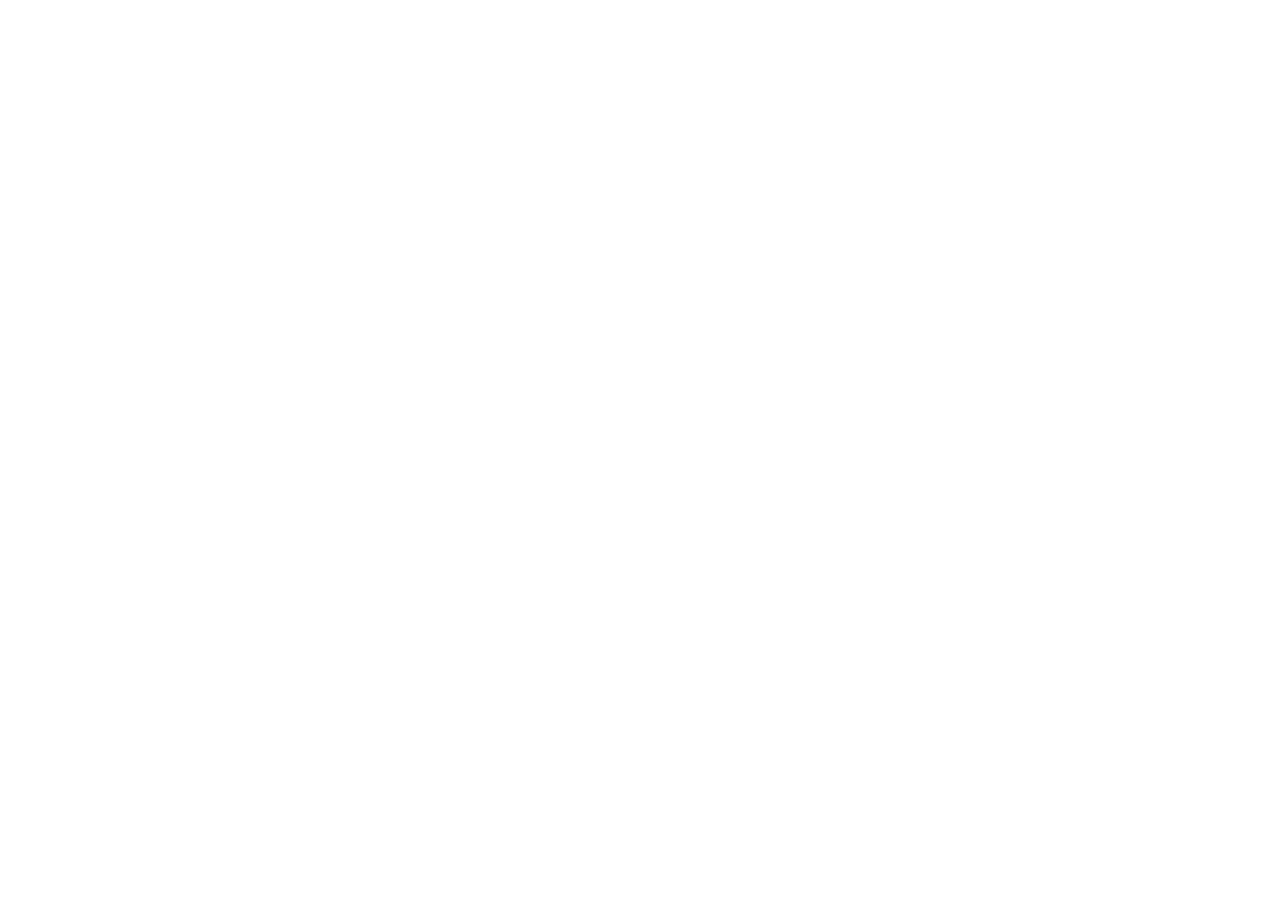
==== donghwa/index.html @ c65e6ff3 "." ====
<!DOCTYPE html>
<html lang="ko">
<head>
    <meta charset="UTF-8">
    <meta name="viewport" content="width=device-width, initial-scale=1.0">
    <link rel="stylesheet" href="css/main.css">
    <title>동화약품</title>
</head>
<body>
    <div id="wrap">
        <header></header>
    </div>
</body>
</html>
---- donghwa/css/main.css ----
@import url(default.css);
@import url(common.css);
@import url(layout.css);

/* (header, footer 빼고 전부 다) */

@media screen and (max-width:1600px){
}
@media screen and (max-width:1024px){
}
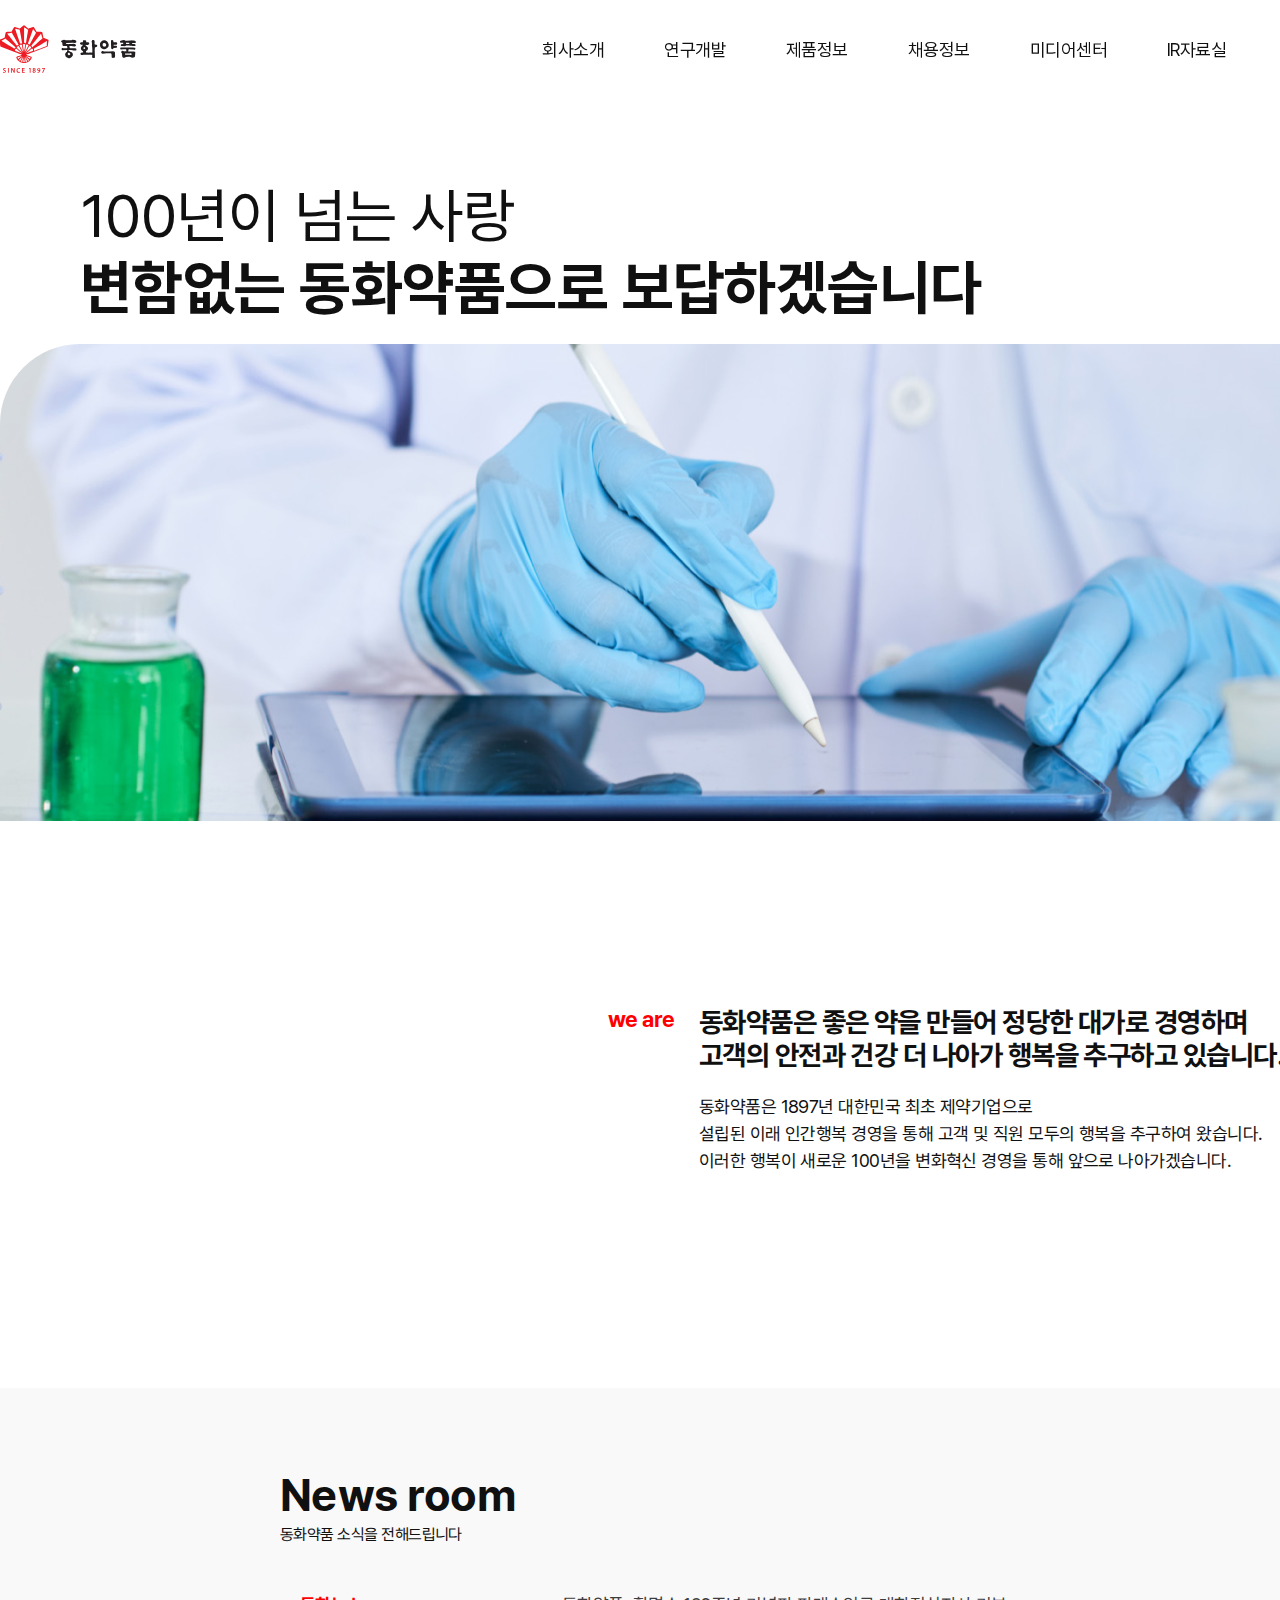
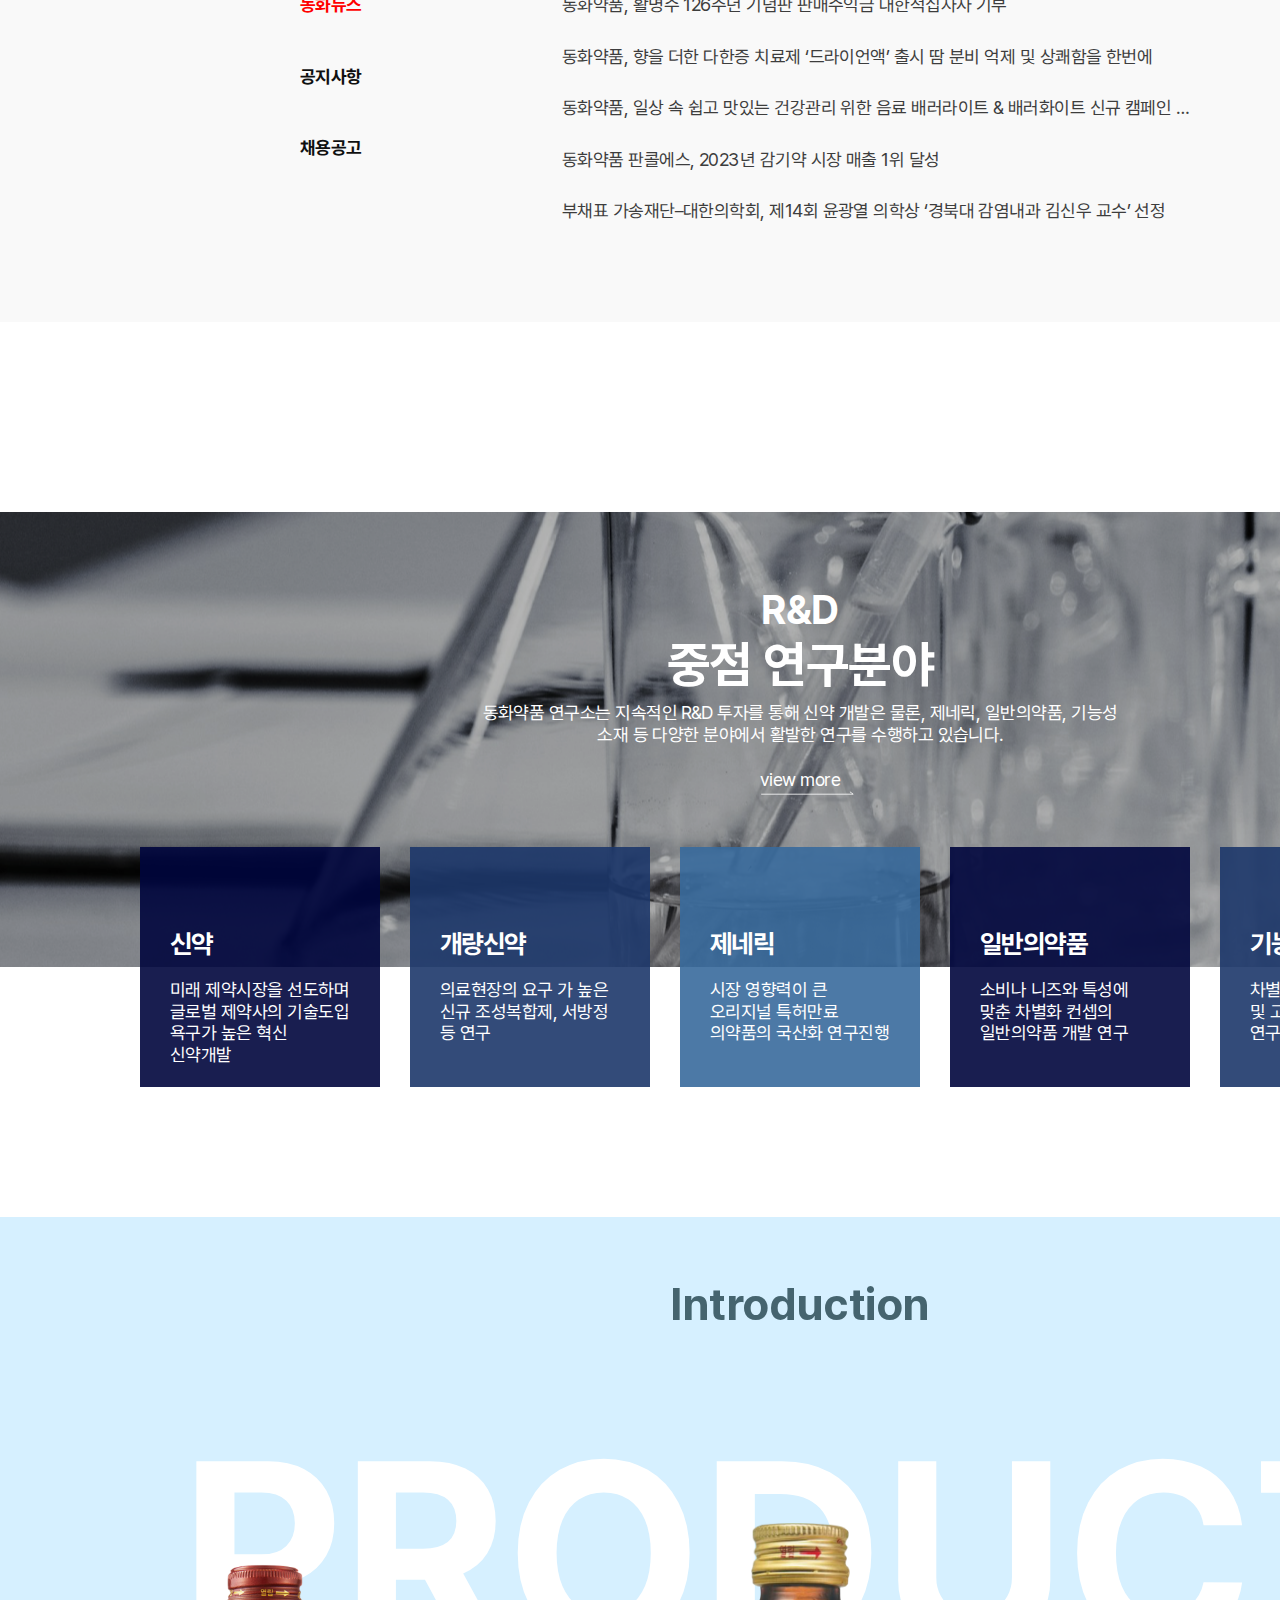
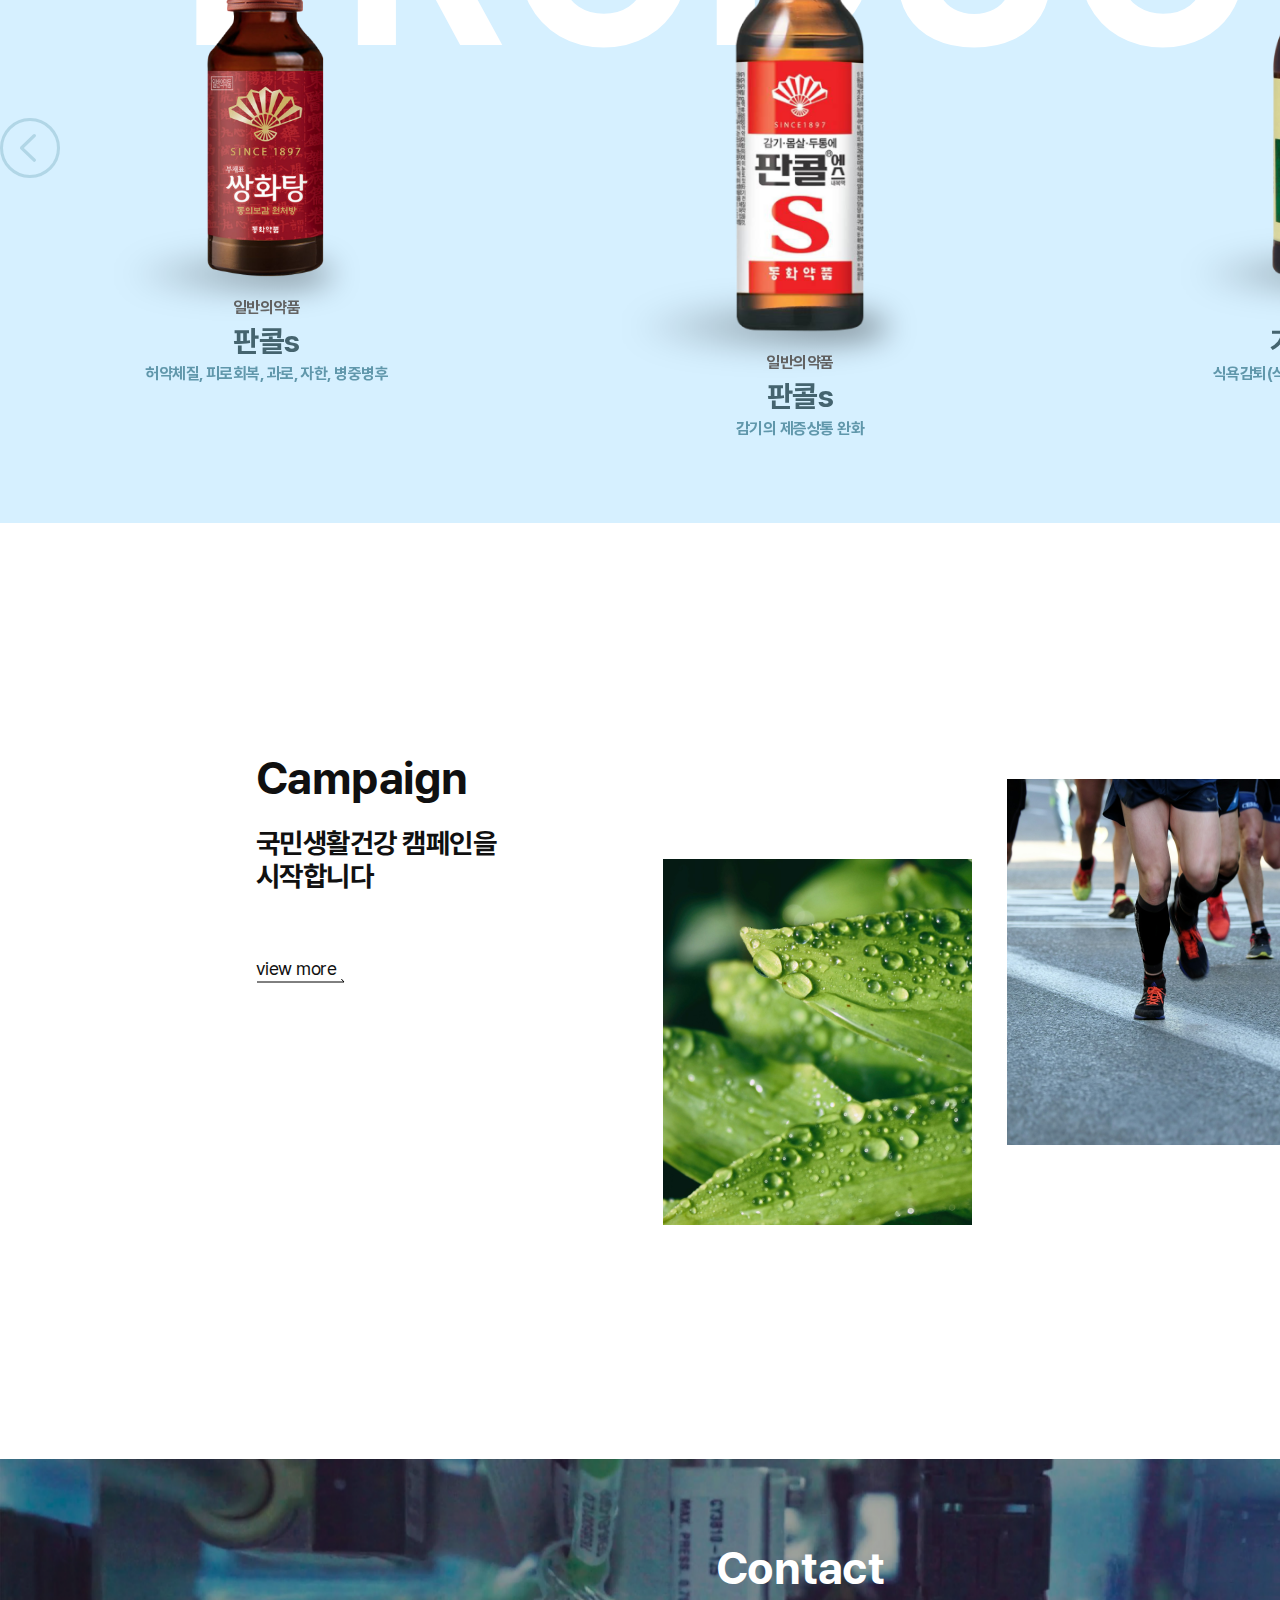
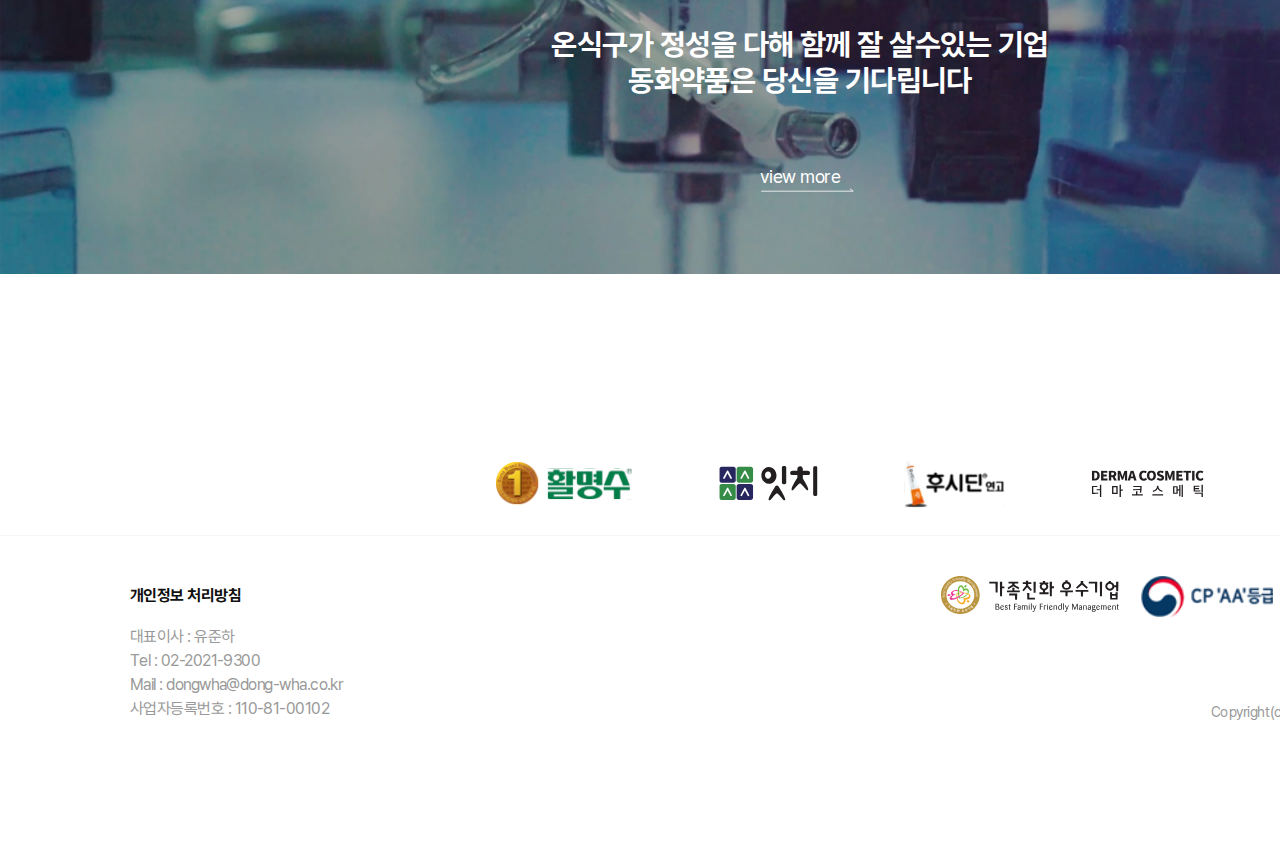
==== commit b30de12f: "20240419" ====
--- a/donghwa/index.html
+++ b/donghwa/index.html
@@ -4,11 +4,252 @@
     <meta charset="UTF-8">
     <meta name="viewport" content="width=device-width, initial-scale=1.0">
     <link rel="stylesheet" href="css/main.css">
+    <script src="https://cdn.jsdelivr.net/npm/swiper@8/swiper-bundle.min.js"></script>
+    <link rel="stylesheet" href="https://cdn.jsdelivr.net/npm/swiper@8/swiper-bundle.min.css">
+    <script src="js/jquery-3.7.1.min.js"></script>
+    <script src="js/main.js"></script>
     <title>동화약품</title>
 </head>
 <body>
+    <div class="skipnav">
+        <a href="#container">본분 바로가기</a>
+        <a href="#gnb">대메뉴 바로가기</a>
+    </div>
     <div id="wrap">
-        <header></header>
-    </div>
+        <header>
+            <div class="wrapper">
+                <h1 class="logo">
+                    <a href="index.html">동화약품</a>
+                </h1>
+                <div class="header_right">
+                    <nav class="gnb">
+                        <button class="gnb_open">메뉴열기</button>
+                        <div class="gnb_wrap">
+                            <ul class="depth1">
+                                <li><a href="#n">회사소개</a></li>
+                                <li><a href="#n">연구개발</a></li>
+                                <li><a href="#n">제품정보</a></li>
+                                <li><a href="#n">채용정보</a></li>
+                                <li><a href="#n">미디어센터</a></li>
+                                <li><a href="#n">IR자료실</a></li>
+                                <li><a href="#n">사회공헌</a></li>
+                                <li><a href="#n">윤리경영</a></li>
+                            </ul>
+                        </div>
+                        <button class="gnb_close">메뉴닫기</button>
+                    </nav>
+                    <div class="tnb">
+                        <a href="#n" class="search">검색</a>
+                        <a href="#n" class="lang">언어</a>
+                    </div>
+                </div><!--header_right-->
+            </div><!--wrapper-->
+        </header>
+        <div class="container">
+            <section class="visual">
+                <div class="wrapper">
+                    <h1>100년이 넘는 사랑<br>
+                        <strong>변함없는 동화약품으로 보답하겠습니다</strong></h1>
+                    <div class="visual_photo">
+                        <img src="imges/main/visual_bg.png" alt="연구 사진">
+                    </div>
+                </div>
+            </section>
+            <section class="intro">
+                <div class="wrapper">
+                    <div class="inner">
+                        <div class="sub_txt">we are</div>
+                        <div class="txt">
+                            <h2>동화약품은  좋은 약을 만들어 정당한 대가로 경영하며<br>
+                                고객의 안전과 건강 더 나아가 행복을 추구하고 있습니다.</h2>
+                            <p>동화약품은 1897년 대한민국 최초 제약기업으로<br>
+                                설립된 이래 인간행복 경영을 통해 고객 및 직원 모두의 행복을 추구하여 왔습니다.<br>
+                                이러한 행복이 새로운 100년을 변화혁신 경영을 통해 앞으로 나아가겠습니다.</p>
+                        </div><!--txt-->
+                    </div><!--inner-->
+                </div>
+            </section>
+            <section class="news">
+                <div class="wrapper">
+                    <h2>News room</h2>
+                    <p>동화약품 소식을 전해드립니다</p>
+                    <div class="inner">
+                        <div class="news_teg">
+                            <ul>
+                                <li><span>동화뉴스</span></li>
+                                <li>공지사항</li>
+                                <li>채용공고</li>
+                            </ul>
+                        </div>
+                        <div class="news_list">
+                            <ul>
+                                <li>
+                                    <a href="#n">
+                                        <strong>동화약품, 활명수 126주년 기념판 판매수익금 대한적십자사 기부</strong>
+                                        <span>2024-03-28</span>
+                                    </a>
+                                </li>
+                                <li>
+                                    <a href="#n">
+                                        <strong>동화약품, 향을 더한 다한증 치료제 ‘드라이언액’ 출시 땀 분비 억제 및 상쾌함을 한번에</strong>
+                                        <span>2024-03-14</span>
+                                    </a>
+                                </li>
+                                <li>
+                                    <a href="#n">
+                                        <strong>동화약품, 일상 속 쉽고 맛있는 건강관리 위한 음료 배러라이트 &amp; 배러화이트 신규 캠페인 선보여</strong>
+                                        <span>2024-03-08</span>
+                                    </a>
+                                </li>
+                                <li>
+                                    <a href="#n">
+                                        <strong>동화약품 판콜에스, 2023년 감기약 시장 매출 1위 달성</strong>
+                                        <span>2024-02-28</span>
+                                    </a>
+                                </li>
+                                <li>
+                                    <a href="#n">
+                                        <strong>부채표 가송재단–대한의학회, 제14회 윤광열 의학상 ‘경북대 감염내과 김신우 교수’ 선정</strong>
+                                        <span>2024-01-22</span>
+                                    </a>
+                                </li>
+                            </ul>
+                        </div>
+                        <div class="more">
+                            <a href="#n">view more</a>
+                            <img class="slogan" src="imges/main/slogan.svg" alt="">
+                        </div>
+                    </div><!--inner-->
+                </div><!--wrapper-->
+            </section>
+            <section class="biz">
+                <div class="wrapper">
+                    <div class="biz_txt">
+                        <h2>R&D<br><strong>중점 연구분야</strong></h2>
+                        <p>동화약품 연구소는 지속적인 R&D 투자를 통해 신약 개발은 물론, 제네릭, 일반의약품, 기능성<br>소재 등 다양한 분야에서 활발한 연구를 수행하고  있습니다.</p>
+                        <div class="more"><a href="#n">view more</a></div>
+                    </div>
+                    <div class="list">
+                        <ul>
+                            <li class="list01">
+                                <h3>신약</h3>
+                                <p>미래 제약시장을 선도하며 글로벌 제약사의 기술도입 욕구가 높은 혁신 신약개발</p>                               
+                            </li>
+                            <li class="list02">
+                                <h3>개량신약</h3>
+                                <p>의료현장의 요구 가 높은 신규 조성복합제, 서방정 등 연구</p>                               
+                            </li>
+                            <li class="list03">
+                                <h3>제네릭</h3>
+                                <p>시장 영향력이 큰 오리지널 특허만료 의약품의 국산화 연구진행</p>                               
+                            </li>
+                            <li class="list04">
+                                <h3>일반의약품</h3>
+                                <p>소비나 니즈와 특성에 맞춘 차별화 컨셉의 일반의약품 개발 연구</p>                               
+                            </li>
+                            <li class="list05">
+                                <h3>기능성 소재</h3>
+                                <p>차별화된 신규소재 개발 및 고령친화 기능성 식품 연구 개발</p>                               
+                            </li>
+                        </ul>
+                    </div>
+                </div>
+            </section>
+            <section class="product">
+                <div class="wrapper">
+                    <h2>Introduction</h2>
+                    <div class="swiper product_list">
+                        <ul class="swiper-wrapper"> 
+                            <li class="swiper-slide">
+                                <a href="#n">
+                                    <span class="photo"><img src="imges/main/Fancall.png" alt="판콜 사진" class="img1"></span>
+                                    <span>일반의약품</span>
+                                    <h3>판콜s</h3>
+                                    <p>감기의 제증상통 완화</p>
+                                </a>
+                            </li>
+                            <li class="swiper-slide">
+                                <a href="#n">
+                                    <span class="photo"><img src="imges/main/Casualtywater.png" alt="판콜 사진" class="img2"></span>
+                                    <span>일반의약품</span>
+                                    <h3>가스활명수</h3>
+                                    <p>식욕감퇴(식욕부진) 및 소화불량 등 완화</p>
+                                </a>
+                            </li>
+                            <li class="swiper-slide">
+                                <a href="#n">
+                                    <span class="photo"><img src="imges/main/Ssanghwatang.png" alt="판콜 사진" class="img3"></span>
+                                    <span>일반의약품</span>
+                                    <h3>판콜s</h3>
+                                    <p>허약체질, 피로회복, 과로, 자한, 병중병후</p>
+                                </a>
+                            </li>
+                        </ul>
+                        <button class="prev">이전</button>
+                        <button class="next">다음</button>
+                    </div>
+                </div>
+            </section><!--product-->
+            <section class="campaign">
+                <div class="wrapper">
+                    <div class="inner">
+                        <div class="cam_tit">
+                            <h2>Campaign</h2>
+                            <p>국민생활건강 캠페인을<br>
+                                시작합니다</p>
+                            <div class="more"><a href="#n">view more</a></div>
+                        </div>
+                        <div class="cam_photo">
+                            <img class="cam01" src="imges/main/Campaign01.png" alt="자연 사진">
+                            <img class="cam02" src="imges/main/Campaign02.png" alt="달리기 사진">
+                        </div>
+                    </div>
+                </div>
+            </section>
+            <section class="contact">
+                <div class="wrapper">
+                    <h2>Contact</h2>
+                    <p>온식구가 정성을 다해 함께 잘 살수있는 기업<br>
+                        동화약품은 당신을 기다립니다</p>
+                    <div class="more"><a href="#n">view more</a></div>
+                </div>
+            </section>
+        </div>
+        <footer>
+            <div class="wrapper">
+                <div class="f_logo">
+                    <ul>
+                        <li><img src="imges/common/f_logo01.svg" alt="가스활명수로고 사진"></li>
+                        <li><img src="imges/common/f_logo02.svg" alt="잇치로고 사진"></li>
+                        <li><img src="imges/common/f_logo03.svg" alt="후시딘로고 사진"></li>
+                        <li><img src="imges/common/f_logo04.svg" alt="더마코스메틱로고 사진"></li>
+                        <li><img src="imges/common/f_logo05.svg" alt="동화몰로고 사진"></li>
+                    </ul>
+                </div>
+                <div class="line"></div>
+                <div class="f_inner">
+                    <div class="f_left">
+                        <div class="f_menu"><a href="#n">개인정보 처리방침</a></div>
+                        <div class="f_info">
+                            <p>대표이사 : 유준하</p>
+                            <p>Tel : 02-2021-9300</p>
+                            <p>Mail : dongwha@dong-wha.co.kr</p>
+                            <p>사업자등록번호 : 110-81-00102</p>
+                        </div>
+                    </div><!--f_left-->
+                    <div class="f_right">
+                        <div class="f_logo2">
+                            <ul>
+                                <li><img src="imges/common/f_logo06.svg" alt="가족친화우수로고 사진"></li>
+                                <li><img src="imges/common/f_logo07.svg" alt="cp등급로고 사진"></li>
+                                <li><img src="imges/common/f_logo08.svg" alt="kab로고 사진"></li>
+                            </ul>
+                        </div>
+                        <div class="copyright">Copyright(c) DONG WHA PHARM. CO., LTD</div>
+                    </div><!--f_right-->
+                </div><!--f_inner-->
+            </div><!--wrapper-->
+        </footer>
+    </div><!--wrap-->
 </body>
 </html>--- a/donghwa/css/main.css
+++ b/donghwa/css/main.css
@@ -2,10 +2,416 @@
 @import url(common.css);
 @import url(layout.css);
 
-/* (header, footer 빼고 전부 다) */
-
-@media screen and (max-width:1600px){
-}
-@media screen and (max-width:1024px){
-}
-
+.container {
+    margin-top: 180px;
+}
+.visual h1 {
+    font-size: 60px;
+    margin: 0 0 20px 80px;
+}
+.visual h1 strong {
+    font-weight: 800;
+}
+.visual .visual_photo img {
+    border-radius: 80px 0 80px 0;    
+}
+
+.intro .inner {
+    display: flex;
+    margin: 180px 130px 214px 38%;
+}
+.intro .inner .sub_txt {
+    font-size: 22px;
+    font-weight: 800;
+    color: #FF0000;
+    margin-right: 24px;
+}
+.intro .inner .txt h2 {
+    font-size: 28px;
+    font-weight: 800;
+    margin: 0 0 20px 0;
+}
+.intro .inner .txt p {
+    font-size: 18px;
+    line-height: 1.5;
+}
+
+
+.news {
+    background: rgba(244, 244, 244, 0.5);
+    padding: 80px 400px 70px 280px;
+}
+.news h2 {
+    font-size: 45px;
+    font-weight: 800;
+}
+.news p {
+    font-size: 16px;
+    margin: 3px 0 50px 0;
+}
+.news .news_teg ul li {
+    font-size: 18px;
+    font-weight: 800;
+    margin-bottom: 50px;
+    padding-left: 20px;
+}
+.news .news_teg ul li span {
+    color:#FF0000;
+}
+.news .inner {
+    display: flex;
+}
+.news .news_list {
+    margin-left: 200px;
+    width: 820px;
+}
+.news .news_list ul li a  {
+    display: flex;
+    justify-content: space-between;
+}
+.news .news_list ul li a strong {
+    white-space: nowrap;
+    overflow: hidden;
+    text-overflow: ellipsis;
+    color: #3d3d3d;
+    margin-bottom: 30px ;
+}
+.news .news_list ul li a span {
+    font-size: 16px;
+    margin-left: 100px;
+    color: #999;
+    white-space: nowrap;
+}
+.news .more {
+    padding: 100px 0 0 180px;
+    position: relative;    
+}
+.news .more a {
+    display: block;
+    background: #F9F9F9;
+    padding: 3px;
+    position: relative;
+    z-index: 10;
+}
+.news .more a::after {
+    position: absolute;
+    left: -10%;
+    top: 24px;
+    width: 115px;
+    height: 5px;
+    background-repeat: no-repeat;
+    background-position: center center;
+    background-size: contain;
+    background-image: url("data:image/svg+xml,%3Csvg viewBox='0 0 89 5' fill='none' xmlns='http://www.w3.org/2000/svg'%3E%3Cpath d='M0 4H87L84.3503 1' stroke='black'/%3E%3C/svg%3E%0A");
+    content: "";
+}
+.news .more a:hover {
+    font-weight: 800;
+}
+.news .more .slogan {
+    position: absolute;
+    left: 116px;
+    top: 60px;
+    width: 108px;
+    height: 108px;
+    animation-name: slogan_rotate;
+    animation-duration: 10s;
+    animation-iteration-count: infinite;
+    animation-timing-function: linear;
+}
+@keyframes slogan_rotate {
+    0% { transform: rotate(0deg); }
+    100% { transform: rotate(360deg); }    
+}
+
+.biz {
+    padding: 190px 0 250px 0;
+}
+.biz .wrapper {
+    background: url(../imges/main/biz_bg.png) no-repeat center center / cover;
+}
+.biz .biz_txt {
+    text-align: center;
+    color: #fff;
+    padding: 74px 0 176px 0;
+}
+.biz .biz_txt h2 {
+    font-size: 40px;
+    font-weight: 800;
+}
+.biz .biz_txt h2 strong {
+    font-size: 50px;
+}
+.biz .biz_txt p {
+    margin: 8px 0 24px 0;
+}
+.biz .biz_txt .more {
+    position: relative;
+}
+.biz .biz_txt .more a {
+    display: block;
+}
+.biz .biz_txt .more a:hover {
+    font-weight: 800;
+}
+.biz .biz_txt .more a::after {
+    position: absolute;
+    left: 46.9%;
+    top: 22px;
+    width: 115px;
+    height: 4px;
+    background-repeat: no-repeat;
+    background-position: center center;
+    background-size: contain;
+    background-image: url("data:image/svg+xml,%3Csvg viewBox='0 0 117 5' fill='none' xmlns='http://www.w3.org/2000/svg'%3E%3Cpath d='M0 4H115L110.941 1' stroke='white'/%3E%3C/svg%3E%0A");
+    content: "";
+}
+.biz .wrapper {
+    position: relative;
+}
+.biz .list {
+    color: #fff;
+}
+.biz .list ul {
+    display: flex;
+    position: absolute;
+    left: 0;
+    bottom: -120px;
+    padding: 0 125px;
+}
+.biz .list ul li {
+    width: 240px;
+    height: 240px;
+    padding: 81px 30px 45px 30px;
+    margin: 0 15px;
+}
+.biz .list ul li.list01 {
+    background-color: rgba(0, 6, 61, 0.9);
+}
+.biz .list ul li.list02 {
+    background-color: rgba(29, 55, 106, 0.9);
+}
+.biz .list ul li.list03 {
+    background-color: rgba(56, 106, 156, 0.9);
+}
+.biz .list ul li.list04 {
+    background-color: rgba(0, 6, 61, 0.9);
+}
+.biz .list ul li.list05 {
+    background-color: rgba(29, 55, 106, 0.9);
+}
+.biz .list ul li h3 {
+    font-size: 26px;
+    font-weight: 800;
+    margin-bottom: 20px;
+}
+
+.product {
+    background-color: #D6F0FF;
+    padding: 60px 0 85px 0;
+    position: relative;
+}
+.product::before {
+    position: absolute;
+    left: 0;
+    top: 180px;
+    width: 100%;
+    color: #fff;
+    font-size: 260px;
+    font-weight: 700;
+    text-align: center;
+    content: "PRODUCT";
+}
+.product .wrapper {
+    position: relative;
+    z-index: 10;
+}
+.product h2 {
+    font-size: 45px;
+    font-weight: 800;
+    color: #45646F;
+    text-align: center;
+}
+.product .product_list{
+    margin-top: 127px;
+}
+.product .product_list ul li {
+    text-align: center;
+    font-weight: 800;
+    font-size: 16px;
+}
+.product .product_list ul li a {
+    display: flex;
+    flex-direction: column;
+    justify-content: flex-end;
+    align-items: center;
+    height: 580px;
+    padding-bottom: 55px;
+    transition: padding 0.5s;
+}
+.product .product_list ul li.swiper-slide-active a {
+    padding-bottom: 0;
+}
+.product .product_list ul li a span {
+    color: #666;
+    display: block;
+    margin-top: 15px;
+}
+.product .product_list ul li a h3 {
+    font-size: 30px;
+    color: #45646F;
+    margin: 5px 0;
+}
+.product .product_list ul li a p {
+    color: #6097AB;
+}
+.product .product_list ul li a .photo {
+    display: block;
+    position: relative;
+}
+.product .product_list ul li a .photo::after {
+    position: absolute;
+    left: 20%;
+    bottom: 0;
+    transform: translate(-50%, 20%);
+    width: 210px;
+    height: 30px;
+    border-radius: 50%;
+    background: linear-gradient(90deg, rgba(0,0,0,0), rgba(0,0,0,0.5));
+    filter: blur(15px);
+    content: "";
+}
+.product .product_list ul li.swiper-slide-active a .photo::after {
+    width: 260px;
+    height: 37px;
+}
+.product .product_list ul li a .photo img {
+    position: relative;
+    z-index: 10;
+}
+.product .product_list ul li a .photo .img1 {
+    width: 106px;
+    transition: 0.5s;
+}
+.product .product_list ul li a .photo  .img2,
+.product .product_list ul li a .photo  .img3 {
+    width: 130px;
+    transition: 0.5s;
+}
+.product .product_list ul li.swiper-slide-active a .photo  .img1 {
+    width: 140px;
+}
+.product .product_list ul li.swiper-slide-active a .photo  .img2,
+.product .product_list ul li.swiper-slide-active a .photo  .img3 {
+    width: 160px;
+}
+.product .product_list button {
+    position: absolute;
+    top: 260px;
+    z-index: 11;
+    width: 60px;
+    height: 60px;
+    background-position: center center;
+    background-repeat: no-repeat;
+    background-size: contain;
+    font-size: 0;
+    line-height: 0;
+}
+.product .product_list .prev {
+    background-image: url(../../portfolio/imges/main/prev.svg);
+    left: 0;
+}
+.product .product_list .next {
+    background-image: url(../../portfolio/imges/main/next.svg);
+    right: 0;
+}
+
+
+.campaign {
+    padding: 228px 0 230px 0;
+}
+.campaign .inner {
+    display: flex;
+}
+.campaign .inner .cam_tit {
+    margin: 0 167px 0 16%;
+}
+.campaign .inner .cam_tit h2 {
+    font-size: 45px;
+    font-weight: 800;
+}
+.campaign .inner .cam_tit p {
+    font-size: 28px;
+    font-weight: 800;
+    margin: 22px 0 64px 0;
+}
+.campaign .cam_tit .more {
+    position: relative;
+}
+.campaign .cam_tit .more a {
+    display: block;
+}
+.campaign .cam_tit .more a:hover {
+    font-weight: 800;
+}
+.campaign .cam_tit .more a::after {
+    position: absolute;
+    left: -12px;
+    top: 20px;
+    width: 115px;
+    height: 5px;
+    background-repeat: no-repeat;
+    background-position: center center;
+    background-size: contain;
+    background-image: url("data:image/svg+xml,%3Csvg viewBox='0 0 89 5' fill='none' xmlns='http://www.w3.org/2000/svg'%3E%3Cpath d='M0 4H87L84.3503 1' stroke='black'/%3E%3C/svg%3E%0A");
+    content: "";
+}
+.campaign .inner .cam_photo {
+    margin: 0 17% 0 0;
+}
+.campaign .inner .cam_photo img.cam01 {
+    margin: 108px 30px 0 0;
+}
+.campaign .inner .cam_photo img.cam02 {
+    margin: 0 0 80px 0;
+}
+
+.contact  {
+    padding-bottom: 186px;
+    text-align: center;
+    color: #fff;
+}
+.contact .wrapper {
+    background: url(../imges/main/Contact.png)no-repeat center center / cover;
+    padding: 82px 0 86px 0;
+}
+.contact h2 {
+    font-size: 45px;
+    font-weight: 800;
+}
+.contact p {
+    font-size: 30px;
+    font-weight: 800;
+    margin: 31px 0 68px 0;
+}
+.contact .more {
+    position: relative;
+}
+.contact .more a {
+    display: block;
+}
+.contact .more a:hover {
+    font-weight: 800;
+}
+.contact .more a::after {
+    position: absolute;
+    left: 46.9%;
+    top: 22px;
+    width: 115px;
+    height: 4px;
+    background-repeat: no-repeat;
+    background-position: center center;
+    background-size: contain;
+    background-image: url("data:image/svg+xml,%3Csvg viewBox='0 0 117 5' fill='none' xmlns='http://www.w3.org/2000/svg'%3E%3Cpath d='M0 4H115L110.941 1' stroke='white'/%3E%3C/svg%3E%0A");
+    content: "";
+}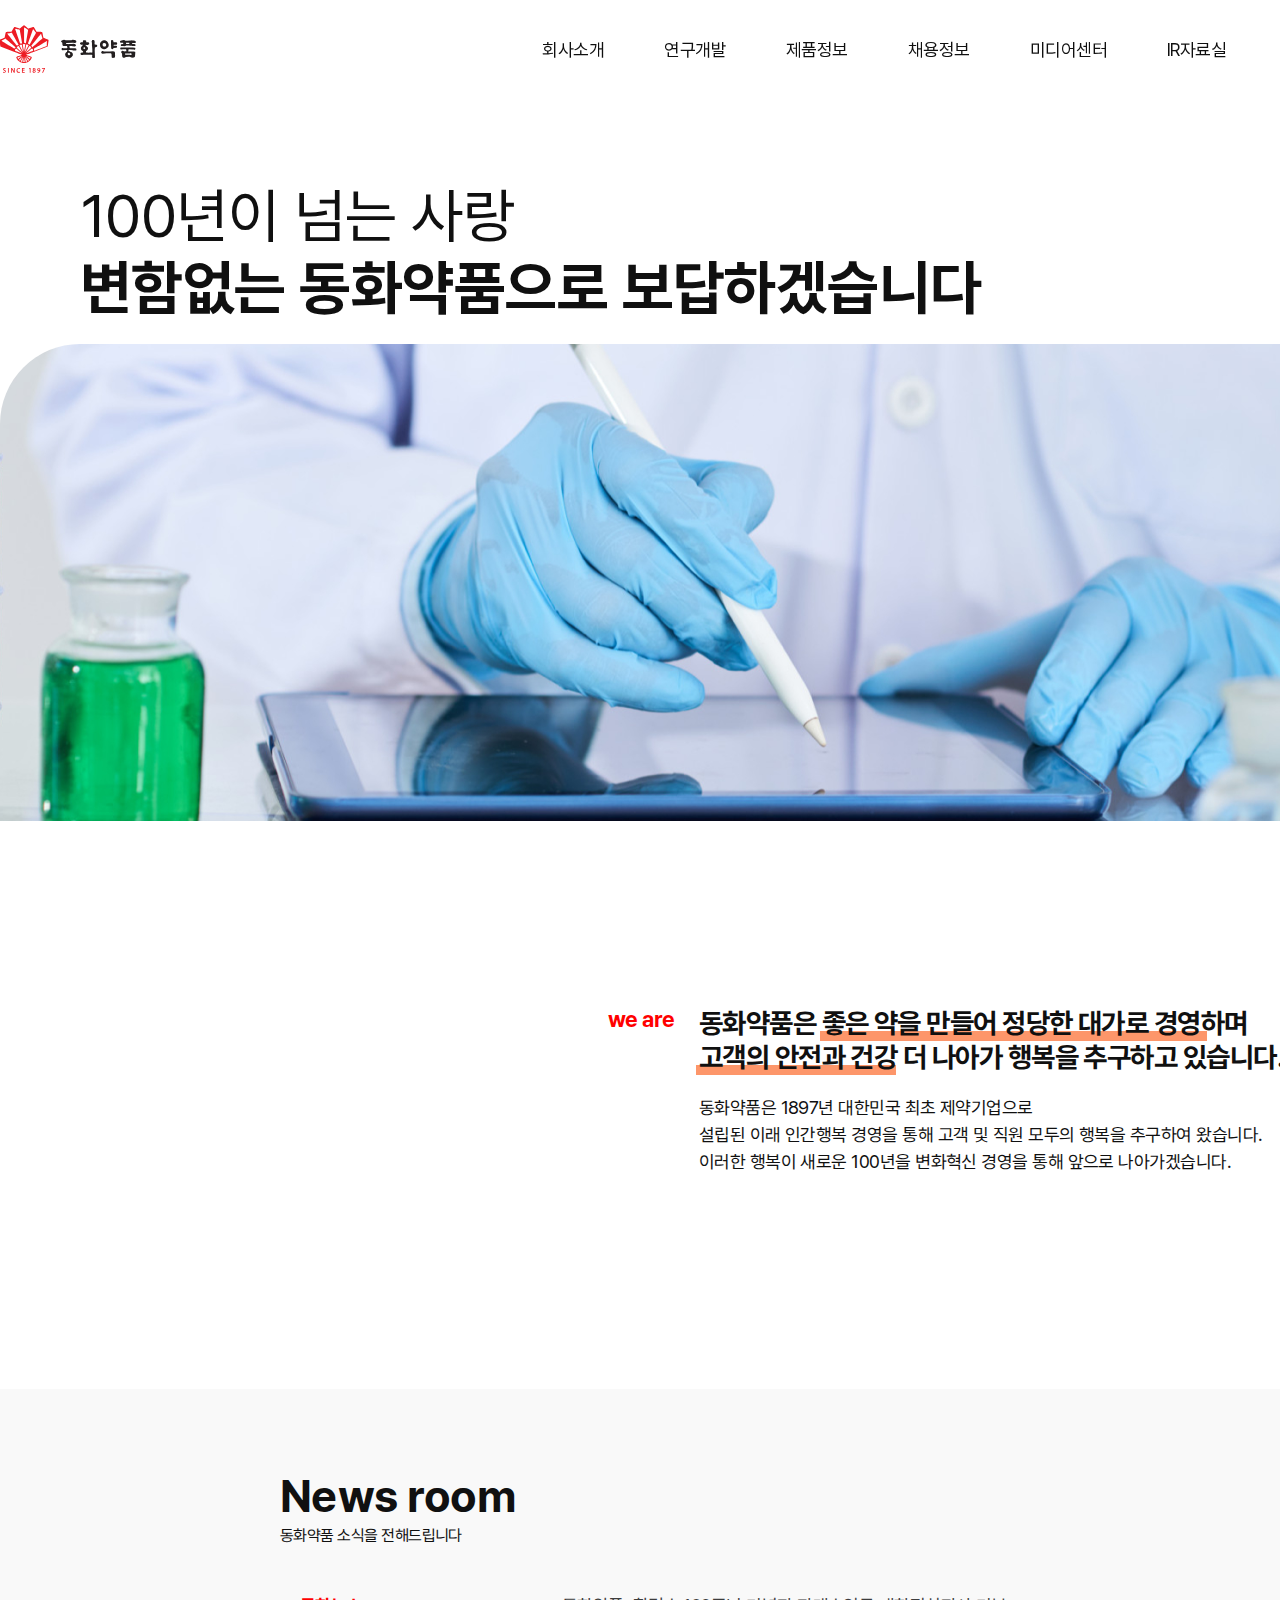
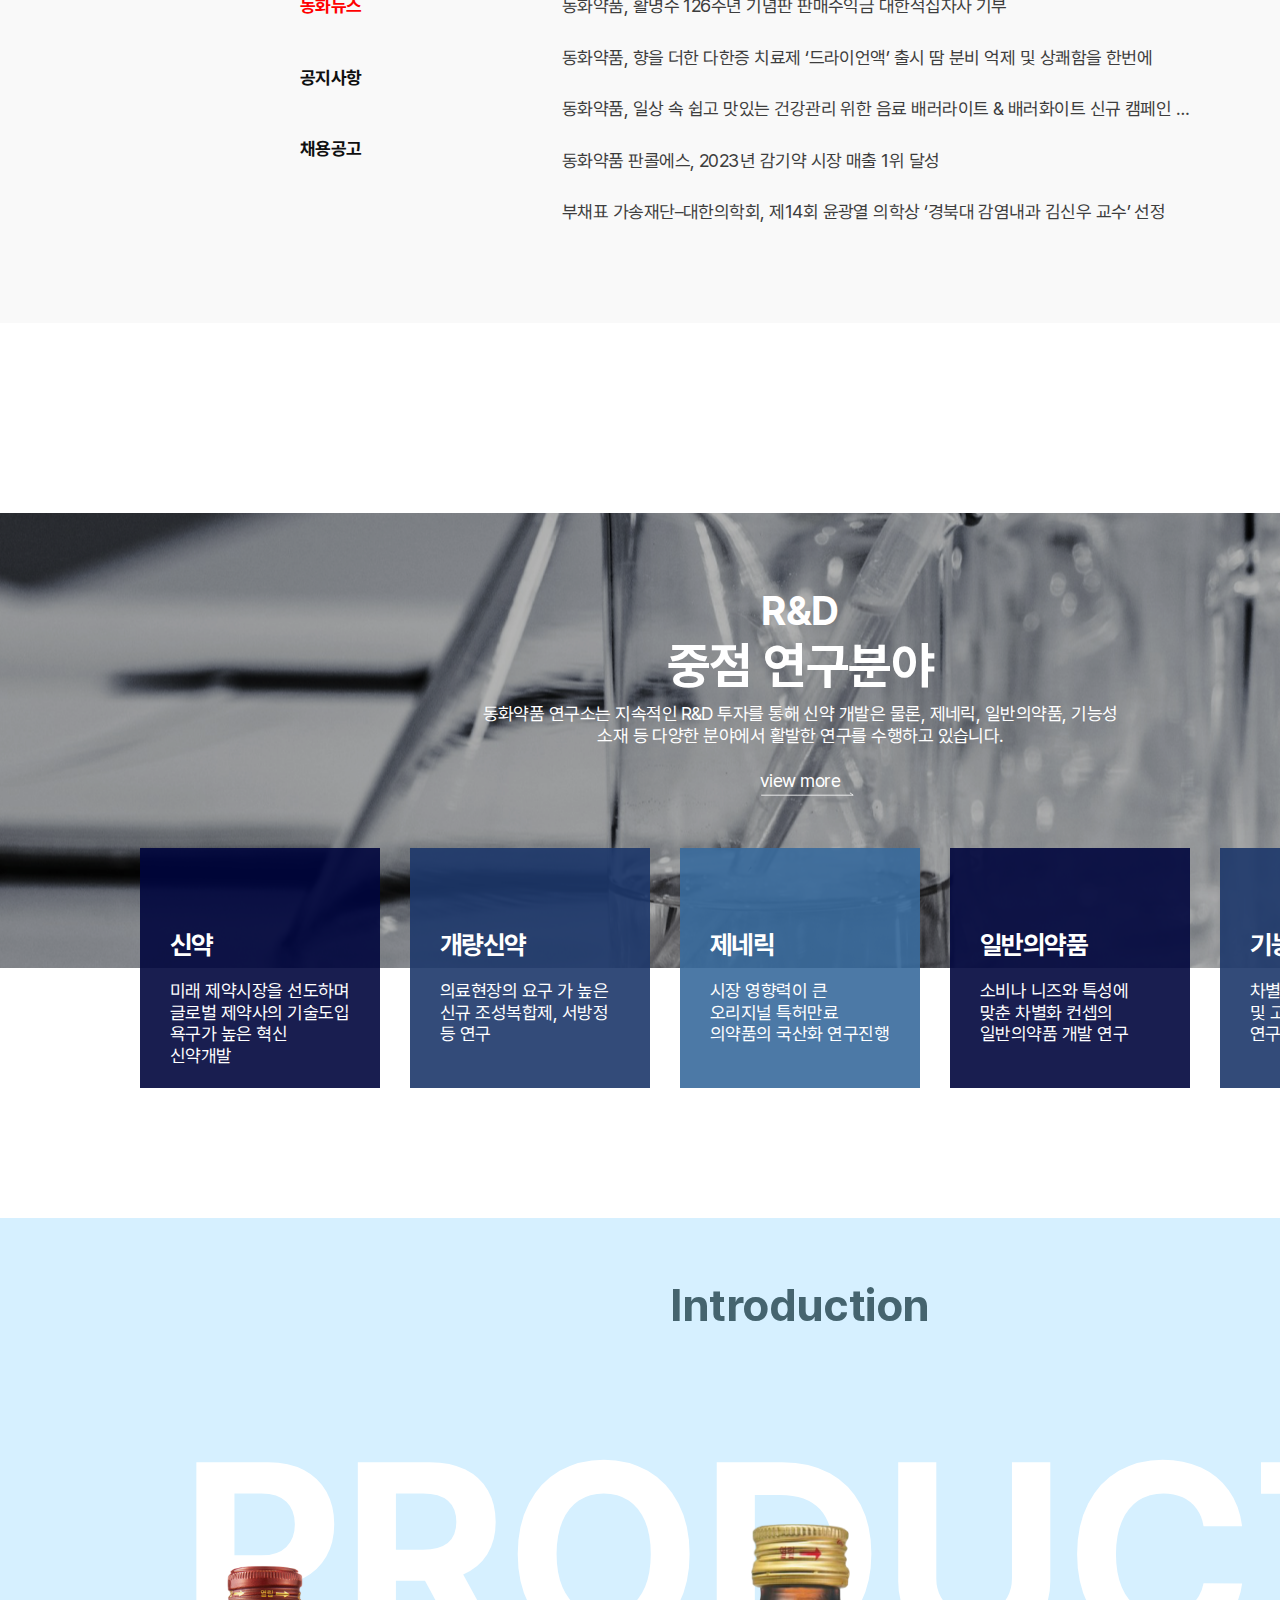
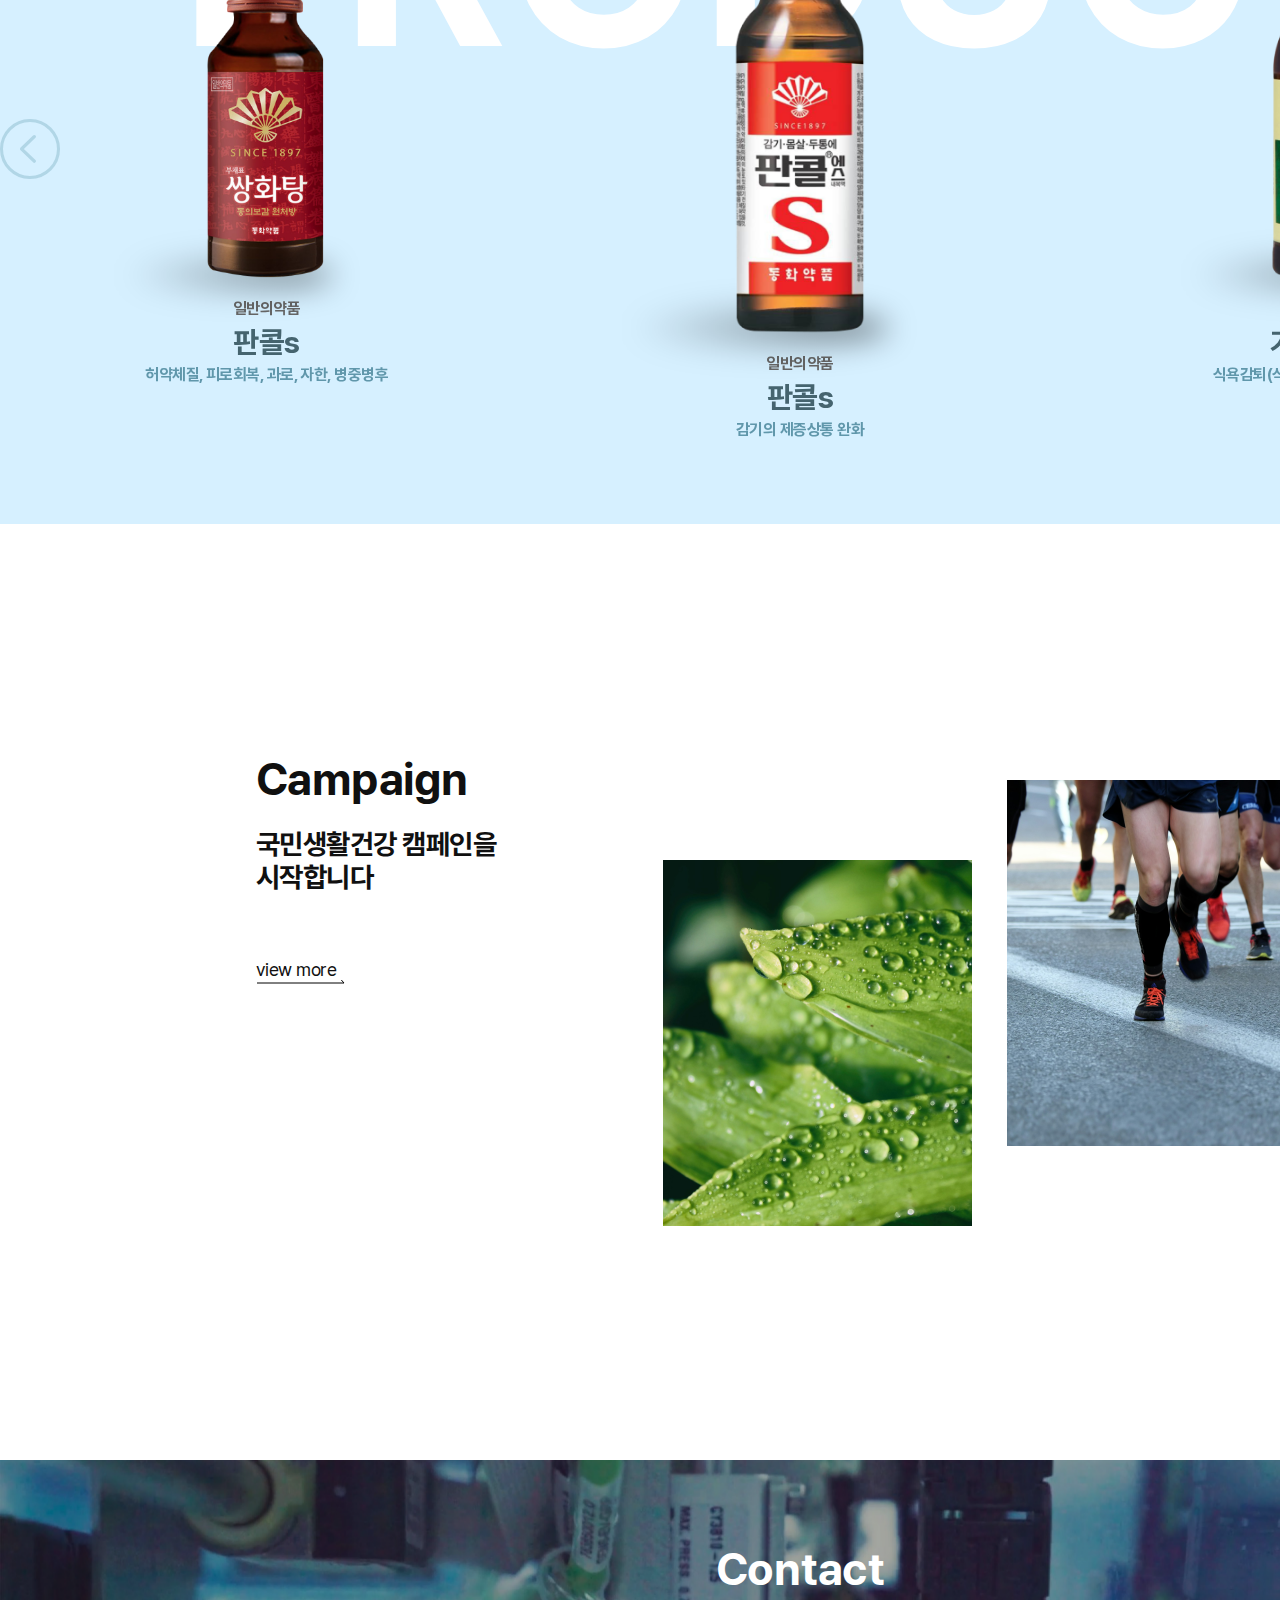
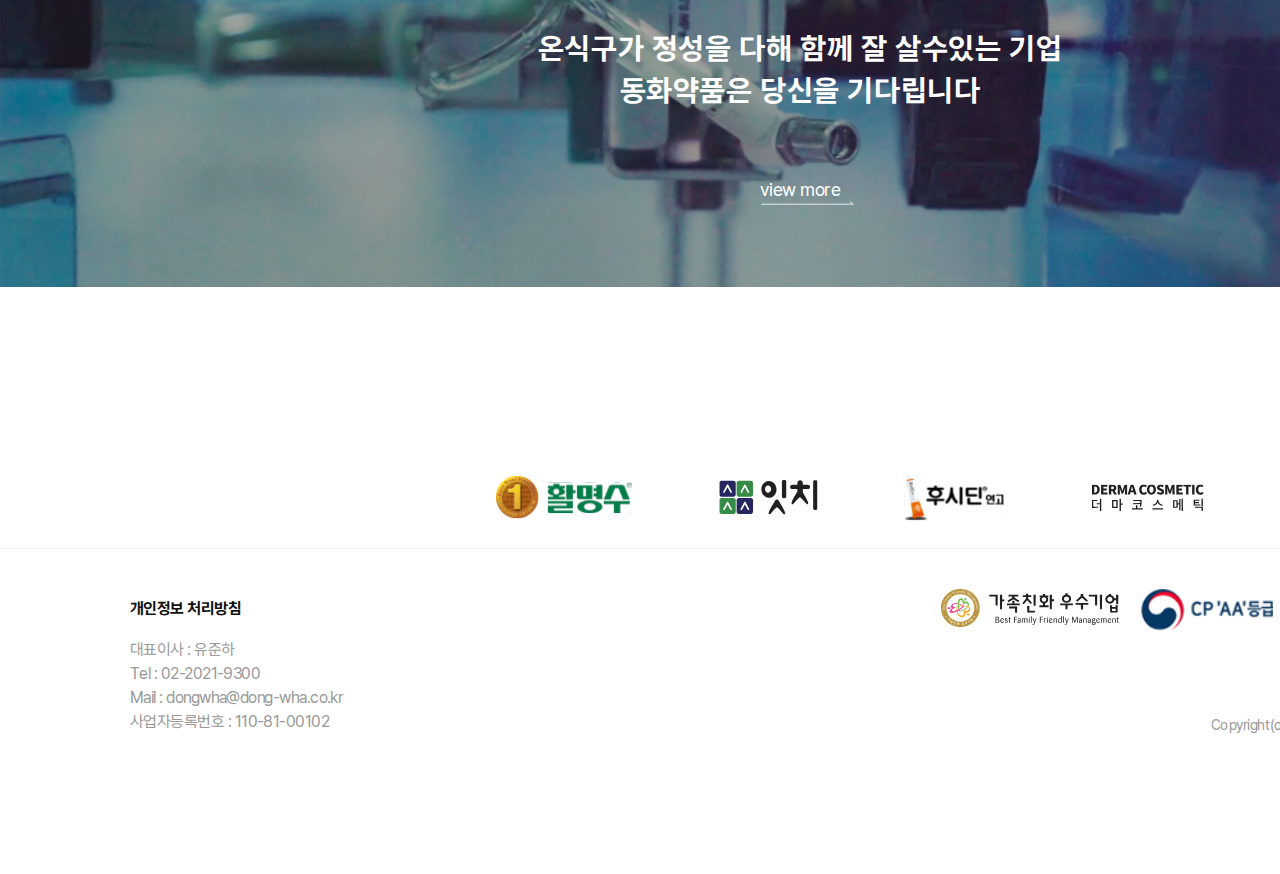
==== commit 585dd73b: "20240422" ====
--- a/donghwa/index.html
+++ b/donghwa/index.html
@@ -61,7 +61,7 @@
                         <div class="sub_txt">we are</div>
                         <div class="txt">
                             <h2>동화약품은  좋은 약을 만들어 정당한 대가로 경영하며<br>
-                                고객의 안전과 건강 더 나아가 행복을 추구하고 있습니다.</h2>
+                                <span>고객의 안전과 건강 더 나아가 행복을 추구하고 있습니다.</span></h2>
                             <p>동화약품은 1897년 대한민국 최초 제약기업으로<br>
                                 설립된 이래 인간행복 경영을 통해 고객 및 직원 모두의 행복을 추구하여 왔습니다.<br>
                                 이러한 행복이 새로운 100년을 변화혁신 경영을 통해 앞으로 나아가겠습니다.</p>
--- a/donghwa/css/main.css
+++ b/donghwa/css/main.css
@@ -19,6 +19,7 @@
 .intro .inner {
     display: flex;
     margin: 180px 130px 214px 38%;
+    position: relative;
 }
 .intro .inner .sub_txt {
     font-size: 22px;
@@ -30,10 +31,31 @@
     font-size: 28px;
     font-weight: 800;
     margin: 0 0 20px 0;
+    line-height: 1.22;
 }
 .intro .inner .txt p {
     font-size: 18px;
     line-height: 1.5;
+}
+.intro .inner .txt h2::after {
+    position: absolute;
+    left: 212px;
+    top: 25px;
+    width: 387px;
+    height: 10px;
+    z-index: -1;
+    background-color: #FD966A;
+    content: "";
+}
+.intro .inner .txt h2 span::after {
+    position: absolute;
+    left: 88px;
+    top: 59px;
+    width: 200px;
+    height: 10px;
+    z-index: -1;
+    background-color: #FD966A;
+    content: "";
 }
 
 
@@ -393,6 +415,9 @@
     font-size: 30px;
     font-weight: 800;
     margin: 31px 0 68px 0;
+    line-height: 1.4;
+    letter-spacing : 0.02em;
+
 }
 .contact .more {
     position: relative;
